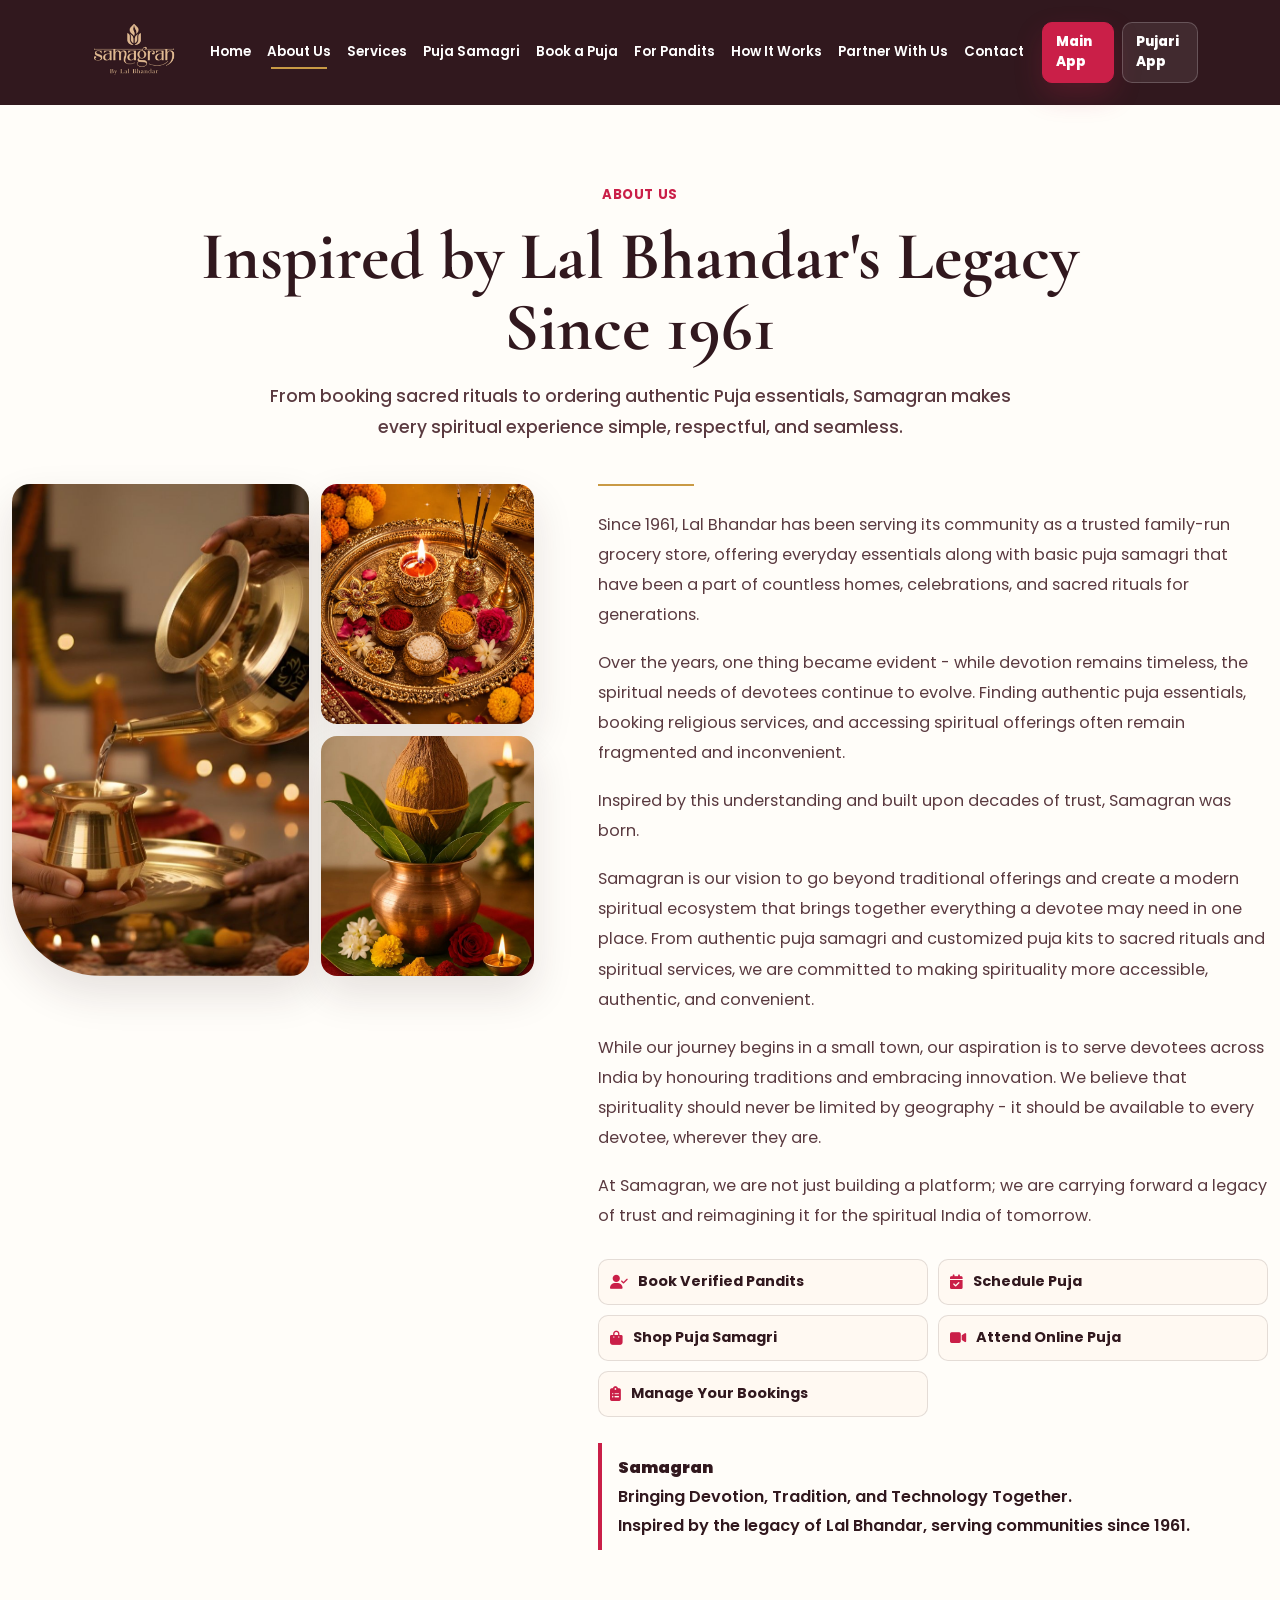
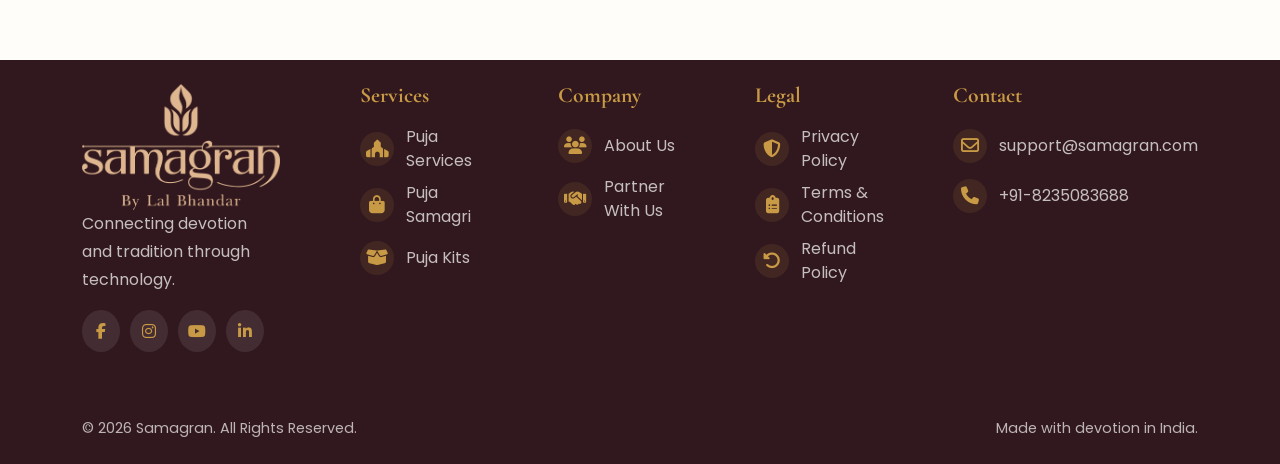
==== about-us.html @ 11247ff0 "Enhance About Us Page and Update Navigation Links - Added new styles for the scripture band and gita" ====
<!doctype html>
<html lang="en">
  <head>
    <meta charset="utf-8">
    <meta name="viewport" content="width=device-width, initial-scale=1">
    <title>About Us - Samagran</title>
    <meta name="description" content="About Samagran and the Lal Bhandar legacy since 1961.">
    <link rel="icon" href="img/samagran-logo.png">
    <link rel="preconnect" href="https://fonts.googleapis.com">
    <link rel="preconnect" href="https://fonts.gstatic.com" crossorigin>
    <link href="https://fonts.googleapis.com/css2?family=Cormorant+Garamond:wght@600;700&family=Noto+Serif+Devanagari:wght@600&family=Poppins:wght@400;500;600;700&display=swap" rel="stylesheet">
    <link href="https://cdn.jsdelivr.net/npm/bootstrap@5.3.3/dist/css/bootstrap.min.css" rel="stylesheet">
    <link href="https://cdnjs.cloudflare.com/ajax/libs/font-awesome/6.5.2/css/all.min.css" rel="stylesheet">
    <link href="css/style.css" rel="stylesheet">
  </head>
  <body class="legal-page about-page">
    <a class="skip-link" href="#main">Skip to content</a>
    <nav class="navbar navbar-expand-xl fixed-top sam-navbar legal-navbar" aria-label="Primary navigation">
      <div class="container">
        <a class="navbar-brand" href="index.html#home"><img src="img/samagran-logo.png" alt="Samagran" width="156" height="100"></a>
        <button class="navbar-toggler menu-toggle" type="button" data-bs-toggle="offcanvas" data-bs-target="#mobileNav" aria-controls="mobileNav" aria-label="Open navigation">
          <span></span><span></span><span></span>
        </button>
        <div class="collapse navbar-collapse justify-content-center">
          <ul class="navbar-nav nav-links">
            <li class="nav-item"><a class="nav-link" href="index.html#home">Home</a></li>
            <li class="nav-item"><a class="nav-link active" href="about-us.html">About Us</a></li>
            <li class="nav-item"><a class="nav-link" href="index.html#services">Services</a></li>
            <li class="nav-item"><a class="nav-link" href="index.html#samagri">Puja Samagri</a></li>
            <li class="nav-item"><a class="nav-link" href="index.html#how-devotee">Book a Puja</a></li>
            <li class="nav-item"><a class="nav-link" href="index.html#for-pandits">For Pandits</a></li>
            <li class="nav-item"><a class="nav-link" href="index.html#how-pandit">How It Works</a></li>
            <li class="nav-item"><a class="nav-link" href="index.html#contact">Partner With Us</a></li>
            <li class="nav-item"><a class="nav-link" href="index.html#contact">Contact</a></li>
          </ul>
        </div>
        <div class="nav-app-links d-none d-xl-flex"><a href="index.html#main-app-download">Main App</a><a href="index.html#pujari-app-download">Pujari App</a></div>
      </div>
    </nav>

    <div class="offcanvas offcanvas-end mobile-offcanvas" tabindex="-1" id="mobileNav" aria-labelledby="mobileNavLabel">
      <div class="offcanvas-header">
        <a class="offcanvas-title brand-mini" id="mobileNavLabel" href="index.html#home">
          <img src="img/footer%20logo.png" alt="Samagran" width="150" height="96">
        </a>
        <button type="button" class="btn-close" data-bs-dismiss="offcanvas" aria-label="Close"></button>
      </div>
      <div class="offcanvas-body">
        <ul class="navbar-nav mobile-links">
          <li><a href="index.html#home">Home</a></li>
          <li><a href="about-us.html">About Us</a></li>
          <li><a href="index.html#main-app-download">Main App</a></li>
          <li><a href="index.html#pujari-app-download">Pujari App</a></li>
          <li><a href="index.html#contact">Partner With Us</a></li>
          <li><a href="index.html#contact">Contact</a></li>
          <li><a href="privacy-policy.html">Privacy Policy</a></li>
          <li><a href="terms-and-conditions.html">Terms & Condition</a></li>
          <li><a href="refund-policy.html">Refund Policy</a></li>
        </ul>
        <div class="mobile-note">
          <strong>Samagran App</strong>
          <span>For devotees, families, Pandits and Pujaris.</span>
        </div>
        <div class="social-row" aria-label="Social media links">
          <a href="#" aria-label="Facebook"><i class="fa-brands fa-facebook-f"></i></a>
          <a href="#" aria-label="Instagram"><i class="fa-brands fa-instagram"></i></a>
          <a href="#" aria-label="YouTube"><i class="fa-brands fa-youtube"></i></a>
          <a href="#" aria-label="LinkedIn"><i class="fa-brands fa-linkedin-in"></i></a>
        </div>
      </div>
    </div>

    <main id="main" class="legal-main">
      <section class="intro-section about-full-page">
        <div class="container about-container">
          <div class="about-page-header">
            <p class="section-kicker">About Us</p>
            <h1>Inspired by Lal Bhandar's Legacy Since 1961</h1>
            <p class="about-lead">From booking sacred rituals to ordering authentic Puja essentials, Samagran makes every spiritual experience simple, respectful, and seamless.</p>
          </div>

          <div class="about-editorial-grid">
            <div class="about-visual-column">
              <div class="about-image-grid">
                <img src="img/pooja.jpg" alt="Family Puja setup with traditional offerings" loading="lazy">
                <img src="img/pooja%20thali.jpg" alt="Traditional Puja thali with diya and flowers" loading="lazy">
                <img src="img/pooja%20samagri%203.jpg" alt="Sacred Puja samagri arranged for worship" loading="lazy">
              </div>
            </div>

            <div class="about-story">
              <p>Since 1961, Lal Bhandar has been serving its community as a trusted family-run grocery store, offering everyday essentials along with basic puja samagri that have been a part of countless homes, celebrations, and sacred rituals for generations.</p>
              <p>Over the years, one thing became evident - while devotion remains timeless, the spiritual needs of devotees continue to evolve. Finding authentic puja essentials, booking religious services, and accessing spiritual offerings often remain fragmented and inconvenient.</p>
              <p>Inspired by this understanding and built upon decades of trust, Samagran was born.</p>
              <p>Samagran is our vision to go beyond traditional offerings and create a modern spiritual ecosystem that brings together everything a devotee may need in one place. From authentic puja samagri and customized puja kits to sacred rituals and spiritual services, we are committed to making spirituality more accessible, authentic, and convenient.</p>
              <p>While our journey begins in a small town, our aspiration is to serve devotees across India by honouring traditions and embracing innovation. We believe that spirituality should never be limited by geography - it should be available to every devotee, wherever they are.</p>
              <p>At Samagran, we are not just building a platform; we are carrying forward a legacy of trust and reimagining it for the spiritual India of tomorrow.</p>
              <div class="feature-list">
                <span><i class="fa-solid fa-user-check"></i> Book Verified Pandits</span>
                <span><i class="fa-solid fa-calendar-check"></i> Schedule Puja</span>
                <span><i class="fa-solid fa-bag-shopping"></i> Shop Puja Samagri</span>
                <span><i class="fa-solid fa-video"></i> Attend Online Puja</span>
                <span><i class="fa-solid fa-clipboard-list"></i> Manage Your Bookings</span>
              </div>
              <p class="legacy-line"><strong>Samagran</strong><br>Bringing Devotion, Tradition, and Technology Together.<br>Inspired by the legacy of Lal Bhandar, serving communities since 1961.</p>
            </div>
          </div>
        </div>
      </section>
    </main>

    <footer class="site-footer legal-footer">
      <div class="container">
        <div class="footer-grid">
          <div class="footer-brand"><img src="img/footer%20logo.png" alt="Samagran" width="180" height="115"><p>Connecting devotion and tradition through technology.</p><div class="social-row"><a href="#" aria-label="Facebook"><i class="fa-brands fa-facebook-f"></i></a><a href="#" aria-label="Instagram"><i class="fa-brands fa-instagram"></i></a><a href="#" aria-label="YouTube"><i class="fa-brands fa-youtube"></i></a><a href="#" aria-label="LinkedIn"><i class="fa-brands fa-linkedin-in"></i></a></div></div>
          <div class="footer-column"><h3>Services</h3><a href="index.html#services"><i class="fa-solid fa-place-of-worship"></i> Puja Services</a><a href="index.html#samagri"><i class="fa-solid fa-bag-shopping"></i> Puja Samagri</a><a href="index.html#samagri"><i class="fa-solid fa-box-open"></i> Puja Kits</a></div>
          <div class="footer-column"><h3>Company</h3><a href="about-us.html"><i class="fa-solid fa-users"></i> About Us</a><a href="index.html#contact"><i class="fa-solid fa-handshake"></i> Partner With Us</a></div>
          <div class="footer-column"><h3>Legal</h3><a href="privacy-policy.html"><i class="fa-solid fa-shield-halved"></i> Privacy Policy</a><a href="terms-and-conditions.html"><i class="fa-solid fa-clipboard-list"></i> Terms & Conditions</a><a href="refund-policy.html"><i class="fa-solid fa-rotate-left"></i> Refund Policy</a></div>
          <div class="footer-column"><h3>Contact</h3><a href="mailto:support@samagran.com"><i class="fa-regular fa-envelope"></i> support@samagran.com</a><a href="tel:+918235083688"><i class="fa-solid fa-phone"></i> +91-8235083688</a></div>
        </div>
        <div class="footer-bottom"><span>&copy; 2026 Samagran. All Rights Reserved.</span><span>Made with devotion in India.</span></div>
      </div>
    </footer>

    <script src="https://cdn.jsdelivr.net/npm/bootstrap@5.3.3/dist/js/bootstrap.bundle.min.js"></script>
  </body>
</html>
---- css/style.css ----
:root {
  --primary: #31181E;
  --primary-light: #5A3A40;
  --accent: #CA1F48;
  --accent-dark: #a8173a;
  --cream: #FFF9F2;
  --off-white: #FFFDF9;
  --beige: #F6EDE3;
  --rose: #FBE8ED;
  --text-dark: #25171A;
  --text-muted: #76676A;
  --gold: #C99A45;
  --logo-bg: #31181E;
  --border: rgba(49, 24, 30, .13);
  --shadow: 0 22px 55px rgba(49, 24, 30, .13);
  --serif: "Cormorant Garamond", Georgia, serif;
  --body: "Poppins", Arial, sans-serif;
}

* {
  box-sizing: border-box;
}

html {
  scroll-behavior: smooth;
  scroll-padding-top: 104px;
}

body {
  margin: 0;
  font-family: var(--body);
  color: var(--text-dark);
  background: var(--cream);
  overflow-x: hidden;
}

img {
  max-width: 100%;
  display: block;
}

a {
  color: inherit;
  text-decoration: none;
}

p {
  color: var(--text-muted);
  line-height: 1.75;
}

h1,
h2,
h3 {
  color: var(--primary);
  font-family: var(--serif);
  font-weight: 700;
  line-height: 1.05;
  letter-spacing: 0;
}

h1 {
  font-size: clamp(2.75rem, 5.3vw, 5.35rem);
}

h2 {
  font-size: clamp(2.4rem, 4.5vw, 4.8rem);
  margin-bottom: 18px;
}

h3 {
  font-size: 1.65rem;
}

.skip-link {
  position: fixed;
  left: 16px;
  top: -80px;
  z-index: 2000;
  padding: 10px 14px;
  background: var(--accent);
  color: #fff;
  border-radius: 8px;
  transition: top .2s ease;
}

.skip-link:focus {
  top: 16px;
}

.section-pad {
  padding: 110px 0;
  position: relative;
}

.section-pad-sm {
  padding: 66px 0;
  position: relative;
}

.section-heading {
  max-width: 780px;
  margin-bottom: 44px;
}

.section-heading.text-center {
  margin-left: auto;
  margin-right: auto;
}

.section-kicker,
.eyebrow {
  display: inline-flex;
  align-items: center;
  gap: 9px;
  color: var(--accent);
  font-weight: 700;
  letter-spacing: .04em;
  text-transform: uppercase;
  font-size: .82rem;
  margin-bottom: 14px;
}

.btn {
  border-radius: 10px;
  padding: 12px 20px;
  font-weight: 700;
  transition: transform .2s ease, box-shadow .2s ease, background .2s ease, border-color .2s ease;
}

.btn:hover {
  transform: translateY(-2px);
}

.btn-primary-custom {
  background: var(--accent);
  color: #fff;
  border: 1px solid var(--accent);
  box-shadow: 0 12px 28px rgba(202, 31, 72, .24);
}

.btn-primary-custom:hover,
.btn-primary-custom:focus {
  background: var(--accent-dark);
  border-color: var(--accent-dark);
  color: #fff;
}

.btn-outline-custom {
  color: var(--primary);
  border: 1px solid rgba(49, 24, 30, .45);
  background: rgba(255, 255, 255, .68);
}

.btn-outline-custom:hover,
.btn-outline-custom:focus {
  color: #fff;
  background: var(--primary);
  border-color: var(--primary);
}

.sam-navbar {
  padding: 14px 0;
  background: var(--logo-bg);
  transition: background .28s ease, box-shadow .28s ease, padding .28s ease;
}

.sam-navbar.scrolled {
  background: var(--logo-bg);
  backdrop-filter: blur(14px);
  box-shadow: 0 10px 30px rgba(49, 24, 30, .28);
  padding: 7px 0;
}

.navbar-brand img {
  width: 140px;
  height: auto;
}

.nav-links {
  gap: 0;
}

.nav-link {
  color: rgba(255, 255, 255, .86);
  font-weight: 600;
  font-size: .84rem;
  padding: 10px 8px !important;
  position: relative;
  white-space: nowrap;
}

.sam-navbar .nav-link,
.sam-navbar .nav-link.active,
.sam-navbar .nav-link.show,
.sam-navbar .nav-link:hover,
.sam-navbar .nav-link:focus {
  color: #fff !important;
}

.nav-link::after {
  content: "";
  position: absolute;
  left: 12px;
  right: 12px;
  bottom: 4px;
  height: 2px;
  background: var(--gold);
  transform: scaleX(0);
  transform-origin: left;
  transition: transform .2s ease;
}

.nav-link:hover::after,
.nav-link.active::after {
  transform: scaleX(1);
}

.nav-modal-link {
  border: 0;
  background: transparent;
}

.nav-app-links {
  gap: 8px;
  align-items: center;
  margin-left: 10px;
}

.nav-app-links a {
  display: inline-flex;
  align-items: center;
  justify-content: center;
  min-height: 42px;
  padding: 9px 13px;
  color: #fff;
  border: 1px solid rgba(255, 255, 255, .2);
  border-radius: 10px;
  background: rgba(255, 255, 255, .08);
  font-size: .84rem;
  font-weight: 800;
  transition: transform .2s ease, background .2s ease, color .2s ease, border-color .2s ease;
}

.nav-app-links a:first-child {
  color: #fff;
  background: var(--accent);
  border-color: var(--accent);
  box-shadow: 0 12px 28px rgba(202, 31, 72, .22);
}

.nav-app-links a:hover,
.nav-app-links a:focus {
  transform: translateY(-2px);
  color: #fff;
  background: var(--primary);
  border-color: var(--primary);
}

.menu-toggle {
  width: 44px;
  height: 44px;
  border: 1px solid rgba(255, 255, 255, .22);
  border-radius: 10px;
  padding: 9px;
}

.menu-toggle span {
  display: block;
  width: 100%;
  height: 2px;
  background: #fff;
  margin: 5px 0;
  transition: transform .2s ease;
}

.mobile-offcanvas {
  background: var(--off-white);
  max-width: min(92vw, 390px);
}

.mobile-offcanvas:not(.show):not(.showing) {
  display: none;
}

.mobile-offcanvas.show,
.mobile-offcanvas.showing {
  display: flex;
}

.mobile-offcanvas .offcanvas-body {
  overflow-y: auto;
}

.mobile-links a {
  display: block;
  padding: 13px 0;
  border-bottom: 1px solid var(--border);
  font-weight: 700;
  color: var(--primary);
}

.mobile-links button {
  display: block;
  width: 100%;
  min-height: 48px;
  padding: 13px 0;
  border: 0;
  border-bottom: 1px solid var(--border);
  background: transparent;
  color: var(--primary);
  text-align: left;
  font-weight: 700;
}

.mobile-note {
  display: grid;
  gap: 4px;
  margin: 26px 0;
  padding: 16px;
  color: var(--primary);
  background: var(--cream);
  border: 1px solid var(--border);
  border-radius: 10px;
}

.mobile-note span {
  color: var(--text-muted);
  font-size: .9rem;
}

.social-row {
  display: flex;
  gap: 10px;
}

.social-row a {
  width: 38px;
  height: 38px;
  border-radius: 50%;
  display: grid;
  place-items: center;
  color: var(--primary);
  background: var(--beige);
}

.hero {
  min-height: 100vh;
  display: flex;
  align-items: center;
  padding-top: 150px;
  background:
    radial-gradient(circle at 15% 18%, rgba(201, 154, 69, .24), transparent 28%),
    radial-gradient(circle at 86% 34%, rgba(202, 31, 72, .12), transparent 27%),
    linear-gradient(130deg, var(--cream), #fff6ec 58%, #fbede3);
  overflow: hidden;
}

.hero::before,
.download-panel::before {
  content: "";
  position: absolute;
  width: 680px;
  height: 680px;
  border: 1px solid rgba(201, 154, 69, .16);
  border-radius: 50%;
  background:
    repeating-conic-gradient(from 15deg, rgba(201, 154, 69, .08) 0 3deg, transparent 3deg 9deg);
  mask: radial-gradient(circle, transparent 30%, #000 31%, #000 71%, transparent 72%);
  pointer-events: none;
}

.hero::before {
  right: -150px;
  top: 80px;
}

.hero::before {
  animation: mandalaDrift 18s ease-in-out infinite alternate;
}

.hero h1 span {
  color: var(--accent);
}

.hero .lead {
  max-width: 630px;
  font-size: 1.08rem;
  color: #614f53;
}

.app-info-pills {
  display: flex;
  flex-wrap: wrap;
  gap: 12px;
  margin: 28px 0 18px;
}

.app-info-pills span {
  display: inline-flex;
  align-items: center;
  gap: 10px;
  padding: 12px 14px;
  color: var(--primary);
  background: rgba(255, 255, 255, .78);
  border: 1px solid rgba(49, 24, 30, .15);
  border-radius: 10px;
  font-weight: 800;
  box-shadow: 0 12px 28px rgba(49, 24, 30, .08);
}

.app-info-pills i {
  color: var(--accent);
}

.trust-line {
  font-size: .9rem;
  font-weight: 700;
  color: var(--primary-light);
}

.hero-visual {
  position: relative;
  min-height: 690px;
  max-width: 640px;
  margin-left: auto;
}

.ritual-arch {
  position: absolute;
  inset: 72px 88px 20px 28px;
  border-radius: 190px 190px 18px 18px;
  overflow: hidden;
  border: 9px solid rgba(255, 253, 249, .8);
  box-shadow: var(--shadow);
}

.hero-photo {
  width: 100%;
  height: 100%;
  object-fit: cover;
}

.phone {
  position: absolute;
  width: min(36vw, 244px);
  max-height: 78vh;
  object-fit: contain;
  filter: drop-shadow(0 28px 28px rgba(49, 24, 30, .32));
  border-radius: 30px;
}

.phone-main {
  right: 12px;
  top: 10px;
}

.phone-alt {
  left: 0;
  bottom: 0;
  width: min(30vw, 206px);
}

.diya-glow {
  position: absolute;
  right: 110px;
  bottom: 54px;
  width: 160px;
  height: 160px;
  background: radial-gradient(circle, rgba(255, 199, 79, .55), rgba(255, 199, 79, 0) 68%);
  border-radius: 50%;
}

.video-chip {
  position: absolute;
  left: 55px;
  top: 88px;
  padding: 11px 14px;
  background: var(--off-white);
  color: var(--primary);
  border: 1px solid var(--border);
  border-radius: 10px;
  font-weight: 800;
  box-shadow: var(--shadow);
}

.petals span {
  position: absolute;
  width: 10px;
  height: 16px;
  background: #d74b62;
  opacity: .25;
  border-radius: 10px 10px 10px 0;
}

.petals span:nth-child(1) {
  left: 8%;
  top: 24%;
}

.petals span:nth-child(2) {
  left: 44%;
  top: 19%;
}

.petals span:nth-child(3) {
  right: 12%;
  top: 72%;
}

.petals span:nth-child(4) {
  left: 20%;
  bottom: 14%;
}

.stats-band {
  padding: 30px 0;
  background: var(--primary);
  color: #fff;
}

.scripture-band {
  padding: 48px 0;
  background: var(--primary);
  color: #fff;
}

.stats-grid {
  display: grid;
  grid-template-columns: repeat(4, 1fr);
  gap: 0;
}

.stat-item {
  display: grid;
  justify-items: center;
  gap: 4px;
  padding: 14px;
  border-right: 1px solid rgba(255, 255, 255, .16);
}

.stat-item:last-child {
  border-right: 0;
}

.stat-item i {
  color: var(--gold);
  font-size: 1.35rem;
}

.stat-item strong {
  font-family: var(--serif);
  font-size: 2.9rem;
  color: #fff;
  line-height: 1;
}

.stat-item span {
  color: rgba(255, 255, 255, .77);
  font-weight: 600;
}

.quote-section {
  background: linear-gradient(180deg, var(--off-white), var(--cream));
}

.gita-quote {
  max-width: 980px;
  margin: 0 auto;
  padding: 42px;
  text-align: center;
  border-top: 1px solid rgba(201, 154, 69, .45);
  border-bottom: 1px solid rgba(201, 154, 69, .45);
}

.gita-quote blockquote {
  margin: 0 0 18px;
  color: var(--primary);
  font-family: "Noto Serif Devanagari", serif;
  font-size: clamp(1.65rem, 4vw, 3.15rem);
  line-height: 1.55;
}

.gita-quote p {
  margin: 0 0 6px;
  color: var(--primary-light);
  font-size: 1.08rem;
}

.gita-quote span {
  color: var(--gold);
  font-weight: 800;
}

.gita-quote-light {
  padding: 0;
  border: 0;
}

.gita-quote-light blockquote,
.gita-quote-light p {
  color: #fff;
}

.gita-quote-light span {
  color: var(--gold);
}

.intro-section,
.samagri-section,
.faq-section {
  background: var(--off-white);
}

.intro-section {
  padding-top: 82px;
  padding-bottom: 84px;
}

.about-container {
  max-width: 1280px;
}

.about-image-grid {
  display: grid;
  grid-template-columns: 1fr .72fr;
  grid-template-rows: 215px 215px;
  gap: 12px;
  align-items: stretch;
}

.about-image-grid img {
  width: 100%;
  height: 100%;
  object-fit: cover;
  border-radius: 16px;
  box-shadow: 0 18px 42px rgba(49, 24, 30, .12);
}

.about-image-grid img:first-child {
  grid-row: 1 / span 2;
  border-radius: 18px 18px 18px 88px;
}

.about-copy {
  max-width: none;
}

.about-copy .section-kicker {
  margin-bottom: 10px;
}

.about-copy h2 {
  max-width: 680px;
  margin-bottom: 14px;
  font-size: clamp(2.45rem, 4vw, 4.65rem);
}

.about-copy p {
  margin-bottom: 10px;
}

.about-lead {
  max-width: 760px;
  color: var(--primary-light);
  font-size: 1.04rem;
  font-weight: 500;
}

.about-text-grid {
  display: grid;
  grid-template-columns: repeat(2, minmax(0, 1fr));
  gap: 22px;
  margin: 22px 0 18px;
}

.about-text-grid article {
  padding-top: 16px;
  border-top: 2px solid rgba(201, 154, 69, .42);
}

.about-text-grid span {
  display: inline-flex;
  align-items: center;
  gap: 8px;
  margin-bottom: 8px;
  color: var(--accent);
  font-size: .78rem;
  font-weight: 800;
  text-transform: uppercase;
}

.about-text-grid h3 {
  margin-bottom: 8px;
  font-size: 1.45rem;
}

.about-text-grid p {
  margin-bottom: 9px;
  font-size: .96rem;
  line-height: 1.68;
}

.about-text-grid p:last-child {
  margin-bottom: 0;
}

.legacy-line {
  margin-top: 16px;
  padding: 10px 0 10px 16px;
  color: var(--primary);
  font-weight: 600;
  border-left: 4px solid var(--accent);
}

.feature-image {
  width: 100%;
  min-height: 420px;
  object-fit: cover;
  border-radius: 16px;
  box-shadow: var(--shadow);
}

.feature-list {
  display: grid;
  grid-template-columns: repeat(3, minmax(0, 1fr));
  gap: 10px;
  margin: 18px 0;
}

.feature-list span {
  display: flex;
  align-items: center;
  gap: 10px;
  min-height: 46px;
  padding: 9px 11px;
  background: var(--cream);
  border: 1px solid var(--border);
  border-radius: 10px;
  font-weight: 700;
  font-size: .9rem;
  color: var(--primary);
}

.feature-list i {
  color: var(--accent);
}

.about-actions {
  margin-top: 18px;
}

.vision-section {
  background:
    radial-gradient(circle at 12% 10%, rgba(201, 154, 69, .18), transparent 28%),
    linear-gradient(180deg, var(--cream), var(--off-white));
}

.vision-mission {
  display: grid;
  grid-template-columns: repeat(2, minmax(0, 1fr));
  gap: 22px;
  max-width: 980px;
  margin: 0 auto;
}

.vision-mission article {
  padding: clamp(24px, 4vw, 38px);
  background: #fff;
  border: 1px solid var(--border);
  border-radius: 16px;
  box-shadow: 0 18px 42px rgba(49, 24, 30, .08);
}

.vision-icon {
  width: 54px;
  height: 54px;
  display: grid;
  place-items: center;
  margin-bottom: 18px;
  color: #fff;
  background: var(--accent);
  border-radius: 14px;
  box-shadow: 0 14px 28px rgba(202, 31, 72, .2);
}

.vision-icon i {
  font-size: 1.45rem;
}

.vision-mission h3 {
  font-size: 1.65rem;
  margin-bottom: 10px;
}

.vision-mission p {
  margin: 0;
}

.apps-section {
  background:
    linear-gradient(180deg, var(--cream), var(--beige));
}

.app-showcase {
  display: grid;
  grid-template-columns: 1.1fr .75fr;
  align-items: center;
  gap: 42px;
  padding: 44px;
  margin-top: 28px;
  border: 1px solid var(--border);
  background: rgba(255, 253, 249, .82);
  box-shadow: var(--shadow);
  border-radius: 18px;
}

.pandit-app {
  grid-template-columns: .75fr 1.1fr;
  background: #fff5f0;
}

.role-label {
  display: inline-block;
  padding: 8px 12px;
  background: var(--rose);
  color: var(--accent);
  border-radius: 8px;
  font-size: .8rem;
  font-weight: 800;
  text-transform: uppercase;
  margin-bottom: 16px;
}

.check-grid {
  list-style: none;
  padding: 0;
  margin: 24px 0;
  display: grid;
  grid-template-columns: repeat(2, minmax(0, 1fr));
  gap: 10px 18px;
}

.app-feature-columns {
  display: grid;
  grid-template-columns: repeat(2, minmax(0, 1fr));
  gap: 8px 28px;
  margin-top: 22px;
}

.app-feature-columns .check-grid {
  grid-template-columns: 1fr;
  margin: 0;
}

.check-grid li {
  color: var(--primary-light);
  font-weight: 600;
}

.check-grid li::before {
  content: "\f00c";
  font-family: "Font Awesome 6 Free";
  font-weight: 900;
  color: var(--accent);
  margin-right: 8px;
}

.button-row {
  display: flex;
  flex-wrap: wrap;
  gap: 12px;
}

.app-phone-wrap {
  justify-self: center;
  position: relative;
}

.app-phone-wrap img {
  max-height: 560px;
  width: auto;
  filter: drop-shadow(0 28px 32px rgba(49, 24, 30, .28));
}

.services-section {
  background: var(--cream);
}

.service-card {
  height: auto;
  background: var(--off-white);
  border: 1px solid var(--border);
  border-radius: 12px;
  overflow: hidden;
  box-shadow: 0 14px 35px rgba(49, 24, 30, .08);
}

.service-card img {
  width: 100%;
  height: 235px;
  object-fit: cover;
  transition: transform .45s ease;
}

.service-card:hover img {
  transform: scale(1.05);
}

.service-card div {
  padding: 22px;
}

.service-card p {
  min-height: 76px;
}

.service-card small {
  display: block;
  color: var(--primary-light);
  font-weight: 700;
  margin-bottom: 16px;
}

.info-tag {
  display: inline-flex;
  align-items: center;
  min-height: 34px;
  padding: 7px 10px;
  color: var(--accent);
  background: var(--rose);
  border: 1px solid rgba(202, 31, 72, .13);
  border-radius: 8px;
  font-size: .82rem;
  font-weight: 800;
}

.swiper {
  max-width: 100%;
  overflow: hidden;
}

.service-swiper,
.samagri-swiper,
.screenshot-swiper {
  padding-bottom: 18px;
}

.service-swiper .swiper-pagination,
.samagri-swiper .swiper-pagination,
.screenshot-swiper .swiper-pagination {
  position: static;
  margin-top: 28px;
  line-height: 1;
}

.swiper-pagination-bullet-active {
  background: var(--accent);
}

.samagri-swiper {
  padding: 4px 0 44px;
  overflow: hidden;
}

.samagri-pin {
  height: auto;
  background: #fff;
  border: 1px solid var(--border);
  border-radius: 14px;
  overflow: hidden;
  box-shadow: 0 16px 34px rgba(49, 24, 30, .09);
}

.samagri-pin img {
  width: 100%;
  height: 280px;
  object-fit: cover;
  transition: transform .45s ease;
}

.samagri-pin.tall img {
  height: 380px;
}

.samagri-pin:hover img {
  transform: scale(1.045);
}

.samagri-pin div {
  padding: 20px;
}

.samagri-pin h3 {
  font-size: 1.48rem;
  margin-bottom: 8px;
}

.samagri-pin p {
  margin: 0;
  font-size: .94rem;
}

.timeline-section {
  background: linear-gradient(180deg, var(--cream), var(--off-white));
}

.steps-line {
  position: relative;
  display: grid;
  grid-template-columns: repeat(4, 1fr);
  gap: 18px;
}

.steps-line::before {
  content: "";
  position: absolute;
  left: 8%;
  right: 8%;
  top: 45px;
  height: 2px;
  background: linear-gradient(90deg, transparent, var(--gold), transparent);
}

.step {
  position: relative;
  padding: 22px;
  background: var(--off-white);
  border: 1px solid var(--border);
  border-radius: 12px;
  box-shadow: 0 12px 30px rgba(49, 24, 30, .06);
}

.step b {
  display: grid;
  place-items: center;
  width: 48px;
  height: 48px;
  background: var(--primary);
  color: #fff;
  border-radius: 50%;
  font-family: var(--serif);
  font-size: 1.2rem;
  margin-bottom: 22px;
}

.step h3 {
  font-size: 1.35rem;
}

.pandit-steps {
  background: var(--primary);
}

.pandit-steps h2,
.pandit-steps h3 {
  color: #fff;
}

.pandit-steps p {
  color: rgba(255, 255, 255, .74);
}

.pandit-flow {
  display: grid;
  grid-template-columns: repeat(2, 1fr);
  gap: 16px;
  counter-reset: flow;
}

.pandit-flow span {
  counter-increment: flow;
  min-height: 92px;
  display: flex;
  align-items: center;
  gap: 14px;
  padding: 18px;
  color: #fff;
  border: 1px solid rgba(255, 255, 255, .18);
  background: rgba(255, 255, 255, .07);
  border-radius: 12px;
  font-weight: 700;
}

.pandit-flow span::before {
  content: counter(flow, decimal-leading-zero);
  color: var(--gold);
  font-family: var(--serif);
  font-size: 2rem;
}

.online-section {
  background: var(--cream);
}

.online-panel {
  display: grid;
  grid-template-columns: 1fr .78fr;
  align-items: center;
  gap: 42px;
  padding: 44px;
  background: var(--off-white);
  border: 1px solid var(--border);
  border-radius: 18px;
  box-shadow: var(--shadow);
}

.feature-list.compact {
  grid-template-columns: 1fr;
}

.video-mock {
  position: relative;
  max-width: 390px;
  margin: 0 auto;
  border: 14px solid var(--primary);
  border-radius: 32px;
  overflow: hidden;
  background: var(--primary);
  box-shadow: 0 28px 40px rgba(49, 24, 30, .28);
}

.video-mock img {
  width: 100%;
  height: 560px;
  object-fit: cover;
}

.call-bar {
  position: absolute;
  left: 50%;
  bottom: 20px;
  transform: translateX(-50%);
  display: flex;
  gap: 10px;
  padding: 10px;
  border-radius: 14px;
  background: rgba(255, 255, 255, .9);
}

.call-bar span {
  width: 34px;
  height: 34px;
  border-radius: 50%;
  background: var(--primary);
}

.call-bar span:nth-child(2) {
  background: var(--accent);
}

.call-bar span:nth-child(3) {
  background: var(--gold);
}

.why-section {
  background: var(--off-white);
}

.benefit-layout {
  display: grid;
  grid-template-columns: 1.1fr .9fr 1fr;
  gap: 18px;
}

.benefit-layout article {
  min-height: 205px;
  padding: 24px;
  border: 1px solid var(--border);
  background: var(--cream);
  border-radius: 12px;
}

.benefit-layout article:nth-child(2),
.benefit-layout article:nth-child(5) {
  transform: translateY(28px);
  background: #fff;
}

.benefit-layout i {
  color: var(--accent);
  font-size: 1.7rem;
  margin-bottom: 18px;
}

.benefit-layout h3 {
  font-size: 1.38rem;
}

.screenshots-section {
  background: var(--beige);
}

.tab-controls {
  display: flex;
  justify-content: center;
  gap: 10px;
  margin: -16px 0 34px;
}

.tab-controls button {
  border: 1px solid var(--border);
  background: var(--off-white);
  color: var(--primary);
  border-radius: 10px;
  padding: 11px 18px;
  font-weight: 800;
}

.tab-controls button.active {
  background: var(--primary);
  color: #fff;
}

.screenshot-swiper {
  padding: 18px 0 42px;
}

.screenshot-card {
  display: grid;
  place-items: center;
  height: 560px;
}

.screenshot-card img {
  height: 520px;
  width: auto;
  object-fit: contain;
  filter: drop-shadow(0 20px 25px rgba(49, 24, 30, .25));
  border-radius: 28px;
}

.screenshot-swiper .swiper-slide-active img {
  transform: scale(1.06);
  transition: transform .25s ease;
}

.pandit-feature {
  background: var(--cream);
}

.download-section {
  background: var(--cream);
}

.download-panel {
  position: relative;
  overflow: hidden;
  padding: 60px 42px;
  background: var(--primary);
  border-radius: 20px;
  box-shadow: var(--shadow);
}

.download-panel::before {
  left: 50%;
  top: 10%;
  transform: translateX(-50%);
  opacity: .8;
}

.download-panel h2,
.download-panel h3 {
  color: #fff;
}

.download-panel p {
  color: rgba(255, 255, 255, .76);
}

.download-panel .section-kicker {
  color: var(--gold);
}

.download-grid {
  position: relative;
  z-index: 1;
  display: grid;
  grid-template-columns: 1fr 1.15fr 1fr;
  gap: 24px;
  align-items: center;
}

.download-grid article {
  text-align: center;
  padding: 26px 18px;
  border: 1px solid rgba(255, 255, 255, .18);
  border-radius: 14px;
  background: rgba(255, 255, 255, .06);
}

.app-download-card {
  padding: 34px 22px;
  scroll-margin-top: 120px;
}

.app-download-grid {
  grid-template-columns: minmax(230px, 1fr) minmax(300px, 1.1fr) minmax(230px, 1fr);
  max-width: 1180px;
  margin: 0 auto;
}

.download-note {
  max-width: 410px;
  margin: 20px auto 0;
  color: rgba(255, 255, 255, .68);
  font-size: .9rem;
  line-height: 1.7;
}

.only-download-buttons .store-small {
  min-width: 148px;
  justify-content: center;
}

.store-small {
  display: inline-flex;
  align-items: center;
  gap: 8px;
  padding: 10px 12px;
  border-radius: 9px;
  background: #fff;
  color: var(--primary);
  font-weight: 800;
  font-size: .86rem;
}

.download-phones {
  display: flex;
  justify-content: center;
  align-items: center;
  min-height: 470px;
  filter: drop-shadow(0 24px 28px rgba(0, 0, 0, .38));
}

.download-phones img {
  max-height: 520px;
  width: auto;
  margin: 0 -34px;
}

.download-phones img:first-child {
  transform: rotate(-5deg);
}

.download-phones img:last-child {
  transform: rotate(5deg);
}

.qr {
  width: 96px;
  height: 96px;
  margin: 22px auto 0;
  border: 8px solid #fff;
  background:
    linear-gradient(90deg, #fff 10px, transparent 10px) 0 0 / 20px 20px,
    linear-gradient(#fff 10px, transparent 10px) 0 0 / 20px 20px,
    var(--gold);
  border-radius: 8px;
}

.accordion {
  max-width: 940px;
  margin: 0 auto;
}

.accordion-item {
  border: 1px solid var(--border);
  background: #fff;
  margin-bottom: 10px;
  border-radius: 10px !important;
  overflow: hidden;
}

.accordion-button {
  font-weight: 800;
  color: var(--primary);
  background: #fff;
  box-shadow: none !important;
}

.accordion-button:not(.collapsed) {
  background: var(--rose);
  color: var(--primary);
}

.site-footer {
  background: #31181E;
  color: #fff;
  padding: 70px 0 24px;
}

.footer-grid {
  display: grid;
  grid-template-columns: 1.35fr repeat(4, 1fr);
  gap: 30px;
}

.site-footer h3 {
  color: var(--gold);
  font-size: 1.35rem;
  margin-bottom: 18px;
}

.site-footer p,
.site-footer a {
  color: rgba(255, 255, 255, .72);
}

.site-footer a {
  display: flex;
  align-items: center;
  gap: 12px;
  min-height: 42px;
  margin-bottom: 8px;
  transition: color .2s ease, transform .2s ease;
}

.site-footer a:hover {
  color: #fff;
}

.site-footer a:hover,
.footer-modal-link:hover {
  transform: translateX(3px);
}

.site-footer a i,
.footer-modal-link i {
  width: 34px;
  height: 34px;
  display: grid;
  place-items: center;
  flex: 0 0 34px;
  color: var(--gold);
  background: rgba(201, 154, 69, .11);
  border-radius: 50%;
  font-size: 1.12rem;
}

.site-footer .social-row a {
  display: grid;
  margin: 0;
  color: #fff;
  background: rgba(255, 255, 255, .09);
}

.site-footer .social-row a i {
  width: auto;
  height: auto;
  display: block;
  color: var(--gold);
  background: transparent;
  border-radius: 0;
  font-size: 1rem;
}

.footer-brand {
  padding-right: 28px;
}

.footer-brand img {
  width: min(230px, 100%);
  height: auto;
}

.footer-column {
  padding-left: 22px;
}

.footer-modal-link {
  display: flex;
  align-items: center;
  gap: 12px;
  min-height: 42px;
  margin: 0 0 10px;
  padding: 0;
  border: 0;
  background: transparent;
  color: rgba(255, 255, 255, .72);
  font: inherit;
  text-align: left;
  transition: color .2s ease, transform .2s ease;
}

.footer-modal-link:hover,
.footer-modal-link:focus {
  color: #fff;
}

.footer-bottom {
  display: flex;
  justify-content: space-between;
  gap: 16px;
  margin-top: 44px;
  padding-top: 22px;
  color: rgba(255, 255, 255, .68);
  font-size: .9rem;
}

.scroll-top {
  position: fixed;
  right: 18px;
  bottom: 18px;
  z-index: 1000;
  width: 44px;
  height: 44px;
  border: 0;
  border-radius: 10px;
  background: var(--accent);
  color: #fff;
  box-shadow: 0 12px 26px rgba(202, 31, 72, .28);
  opacity: 0;
  pointer-events: none;
  transform: translateY(12px);
  transition: opacity .2s ease, transform .2s ease;
}

.partner-modal .modal-content {
  border: 0;
  border-radius: 14px;
  overflow: hidden;
}

.partner-modal .modal-header {
  background: var(--logo-bg);
  color: #fff;
}

.partner-modal .modal-title {
  color: #fff;
  font-size: 1.8rem;
}

.partner-modal .btn-close {
  filter: invert(1);
}

.partner-form .modal-body {
  display: grid;
  gap: 14px;
}

.form-field label {
  display: block;
  margin-bottom: 6px;
  color: var(--primary);
  font-weight: 800;
}

.form-field input,
.form-field textarea {
  width: 100%;
  padding: 11px 12px;
  border: 1px solid var(--border);
  border-radius: 8px;
  color: var(--text-dark);
  background: #fff;
}

.form-field input:focus,
.form-field textarea:focus {
  border-color: var(--accent);
  outline: 3px solid rgba(202, 31, 72, .16);
}

.partner-status {
  min-height: 24px;
  color: var(--primary-light);
  font-weight: 700;
}

.partner-status.success {
  color: #166534;
}

.partner-status.error {
  color: var(--accent-dark);
}

.legal-page {
  background: var(--cream);
  padding-top: 104px;
}

.legal-navbar {
  z-index: 1000;
}

.legal-main {
  padding: 72px 0;
}

.legal-card {
  max-width: 980px;
  margin: 0 auto;
  padding: clamp(24px, 5vw, 56px);
  background: var(--off-white);
  border: 1px solid var(--border);
  border-radius: 14px;
  box-shadow: var(--shadow);
}

.legal-card h1 {
  font-size: clamp(2.4rem, 6vw, 4.8rem);
  margin-bottom: 26px;
}

.legal-card h2 {
  font-size: clamp(1.7rem, 3.4vw, 2.45rem);
  margin-top: 34px;
}

.legal-card h3 {
  font-size: 1.3rem;
  margin-top: 24px;
}

.legal-card li {
  margin-bottom: 8px;
  color: var(--text-muted);
  line-height: 1.7;
}

.legal-card a {
  color: var(--accent);
  font-weight: 800;
}

.legal-footer {
  padding-top: 24px;
}

.about-page .legal-main {
  padding: 0;
}

.about-full-page {
  padding: 78px 0 92px;
}

.about-page-header {
  max-width: 920px;
  margin: 0 auto 42px;
  text-align: center;
}

.about-page-header .section-kicker {
  justify-content: center;
}

.about-page-header h1 {
  margin-bottom: 18px;
  font-size: clamp(2.65rem, 5.3vw, 5.6rem);
}

.about-page-header .about-lead {
  max-width: 760px;
  margin: 0 auto;
  font-size: 1.08rem;
}

.about-editorial-grid {
  display: grid;
  grid-template-columns: minmax(320px, .78fr) minmax(0, 1fr);
  gap: clamp(34px, 5vw, 72px);
  align-items: start;
}

.about-page .about-visual-column {
  position: sticky;
  top: 136px;
}

.about-page .about-image-grid {
  grid-template-rows: 240px 240px;
}

.about-story {
  max-width: 760px;
}

.about-story::before {
  content: "";
  display: block;
  width: 96px;
  height: 2px;
  margin-bottom: 24px;
  background: var(--gold);
}

.about-story p {
  margin-bottom: 18px;
  color: var(--primary-light);
  font-size: 1.01rem;
  line-height: 1.86;
}

.about-story .feature-list {
  grid-template-columns: repeat(2, minmax(0, 1fr));
  margin-top: 28px;
}

.about-story .legacy-line {
  margin-top: 26px;
  color: var(--primary);
  line-height: 1.8;
}

.scroll-top.show {
  opacity: 1;
  pointer-events: auto;
  transform: translateY(0);
}

:focus-visible {
  outline: 3px solid rgba(202, 31, 72, .45);
  outline-offset: 3px;
}

@media (max-width: 1199px) {
  .hero {
    min-height: auto;
  }

  .hero-visual {
    min-height: 620px;
    margin: 0 auto;
  }

  .phone {
    width: 230px;
  }

  .phone-alt {
    width: 190px;
  }

  .footer-grid {
    grid-template-columns: repeat(3, 1fr);
  }
}

@media (max-width: 991px) {
  .section-pad {
    padding: 82px 0;
  }

  .hero {
    padding-top: 150px;
  }

  .hero-copy {
    text-align: center;
  }

  .button-row,
  .app-info-pills {
    justify-content: center;
  }

  .stats-grid {
    grid-template-columns: repeat(2, 1fr);
  }

  .app-showcase,
  .pandit-app,
  .online-panel,
  .download-grid,
  .app-download-grid {
    grid-template-columns: 1fr;
  }

  .pandit-app .app-phone-wrap {
    order: 2;
  }

  .steps-line {
    grid-template-columns: 1fr;
  }

  .steps-line::before {
    left: 24px;
    right: auto;
    top: 20px;
    bottom: 20px;
    width: 2px;
    height: auto;
    background: linear-gradient(180deg, transparent, var(--gold), transparent);
  }

  .step {
    padding-left: 78px;
  }

  .step b {
    position: absolute;
    left: 20px;
    top: 20px;
  }

  .benefit-layout {
    grid-template-columns: repeat(2, 1fr);
  }

  .benefit-layout article:nth-child(2),
  .benefit-layout article:nth-child(5) {
    transform: none;
  }

  .download-phones {
    min-height: 390px;
  }

  .footer-grid {
    grid-template-columns: repeat(2, 1fr);
  }

  .navbar-brand img {
    width: 142px;
  }

  .about-copy {
    max-width: none;
    margin-left: 0;
  }

  .about-editorial-grid {
    grid-template-columns: 1fr;
    gap: 30px;
  }

  .about-page .about-visual-column {
    position: static;
  }

  .about-story {
    max-width: none;
  }

  .about-text-grid,
  .feature-list {
    grid-template-columns: repeat(2, minmax(0, 1fr));
  }
}

@media (max-width: 767px) {
  h1 {
    font-size: clamp(2rem, 8.7vw, 2.85rem);
    line-height: 1.12;
  }

  h2 {
    font-size: clamp(2.15rem, 11vw, 3.4rem);
  }

  .container {
    --bs-gutter-x: 1.35rem;
  }

  .container>.row {
    margin-left: 0;
    margin-right: 0;
  }

  .container>.row>* {
    padding-left: 0;
    padding-right: 0;
  }

  .section-pad {
    padding: 68px 0;
  }

  .intro-section {
    padding-top: 54px;
    padding-bottom: 58px;
  }

  .section-pad-sm {
    padding: 48px 0;
  }

  .sam-navbar {
    padding: 8px 0;
  }

  .navbar-brand img {
    width: 116px;
  }

  .menu-toggle {
    width: 42px;
    height: 42px;
    flex: 0 0 42px;
  }

  html {
    scroll-padding-top: 104px;
  }

  .hero {
    align-items: flex-start;
    padding-top: 122px;
    overflow: hidden;
  }

  .hero .lead {
    font-size: .98rem;
    line-height: 1.65;
  }

  .app-info-pills span {
    width: 100%;
    justify-content: center;
    padding: 11px 12px;
  }

  .trust-line {
    display: block;
    max-width: 300px;
    margin: 0 auto;
    line-height: 1.7;
  }

  .gita-quote {
    padding: 28px 12px;
  }

  .vision-mission,
  .app-feature-columns {
    grid-template-columns: 1fr;
  }

  .about-copy h2 {
    font-size: clamp(2.05rem, 10vw, 3rem);
  }

  .about-lead {
    font-size: .98rem;
  }

  .about-page-header {
    margin-bottom: 28px;
    text-align: left;
  }

  .about-page-header .section-kicker {
    justify-content: flex-start;
  }

  .about-page-header h1 {
    font-size: clamp(2.05rem, 10vw, 3rem);
  }

  .about-story::before {
    margin-bottom: 18px;
  }

  .about-story p {
    margin-bottom: 15px;
    font-size: .96rem;
    line-height: 1.78;
  }

  .about-story .feature-list {
    grid-template-columns: 1fr;
    margin-top: 20px;
  }

  .about-text-grid {
    grid-template-columns: 1fr;
    gap: 16px;
    margin: 18px 0 14px;
  }

  .about-text-grid article {
    padding-top: 13px;
  }

  .about-image-grid {
    grid-template-rows: 180px 180px;
    gap: 10px;
  }

  .about-image-grid img,
  .about-image-grid img:first-child {
    border-radius: 14px;
  }

  .hero-visual {
    min-height: 480px;
    width: 100%;
    max-width: 340px;
    margin: 0 auto;
  }

  .ritual-arch {
    inset: 78px 26px 48px 26px;
  }

  .phone-main {
    right: 0;
    width: min(48vw, 158px);
  }

  .phone-alt {
    left: 0;
    width: min(42vw, 136px);
  }

  .video-chip {
    left: 10px;
    top: 74px;
    font-size: .76rem;
  }

  .trust-line span::before {
    margin: 0 6px 2px;
  }

  .stat-item {
    border-right: 0;
    border-bottom: 1px solid rgba(255, 255, 255, .14);
  }

  .feature-list,
  .check-grid,
  .pandit-flow,
  .benefit-layout,
  .stats-grid,
  .footer-grid {
    grid-template-columns: 1fr;
  }

  .feature-list {
    gap: 8px;
    margin: 14px 0;
  }

  .feature-list span {
    min-height: 42px;
  }

  .app-showcase,
  .online-panel,
  .download-panel {
    padding: 28px 18px;
    border-radius: 14px;
  }

  .app-phone-wrap img {
    max-height: 430px;
  }

  .service-card img {
    height: 210px;
  }

  .samagri-pin img,
  .samagri-pin.tall img {
    height: 330px;
  }

  .video-mock img {
    height: 440px;
  }

  .screenshot-card {
    height: 470px;
  }

  .screenshot-card img {
    height: 430px;
  }

  .download-phones {
    min-height: 330px;
  }

  .download-phones img {
    max-height: 360px;
    margin: 0 -44px;
  }

  .footer-bottom {
    flex-direction: column;
  }

  .footer-brand,
  .footer-column {
    padding-left: 0;
    padding-right: 0;
    border-left: 0;
    border-right: 0;
  }

  .legal-page {
    padding-top: 86px;
  }

  .legal-main {
    padding: 44px 0;
  }
}

@media (max-width: 380px) {
  h1 {
    font-size: clamp(1.92rem, 8.4vw, 2.2rem);
  }

  .phone-main {
    width: 138px;
  }

  .phone-alt {
    width: 118px;
  }

  .hero-visual {
    min-height: 430px;
  }

  .feature-image {
    min-height: 330px;
  }

  .tab-controls {
    flex-direction: column;
  }

  .download-phones img {
    max-height: 320px;
    margin: 0 -52px;
  }

  .about-image-grid {
    grid-template-rows: 150px 150px;
  }
}

@media (prefers-reduced-motion: reduce) {
  html {
    scroll-behavior: auto;
  }

  *,
  *::before,
  *::after {
    animation-duration: .001ms !important;
    animation-iteration-count: 1 !important;
    transition-duration: .001ms !important;
    scroll-behavior: auto !important;
  }
}

@keyframes mandalaDrift {
  from {
    transform: rotate(0deg);
  }

  to {
    transform: rotate(12deg);
  }
}

@keyframes mandalaDrift {
  from {
    transform: rotate(0deg);
  }

  to {
    transform: rotate(12deg);
  }
}
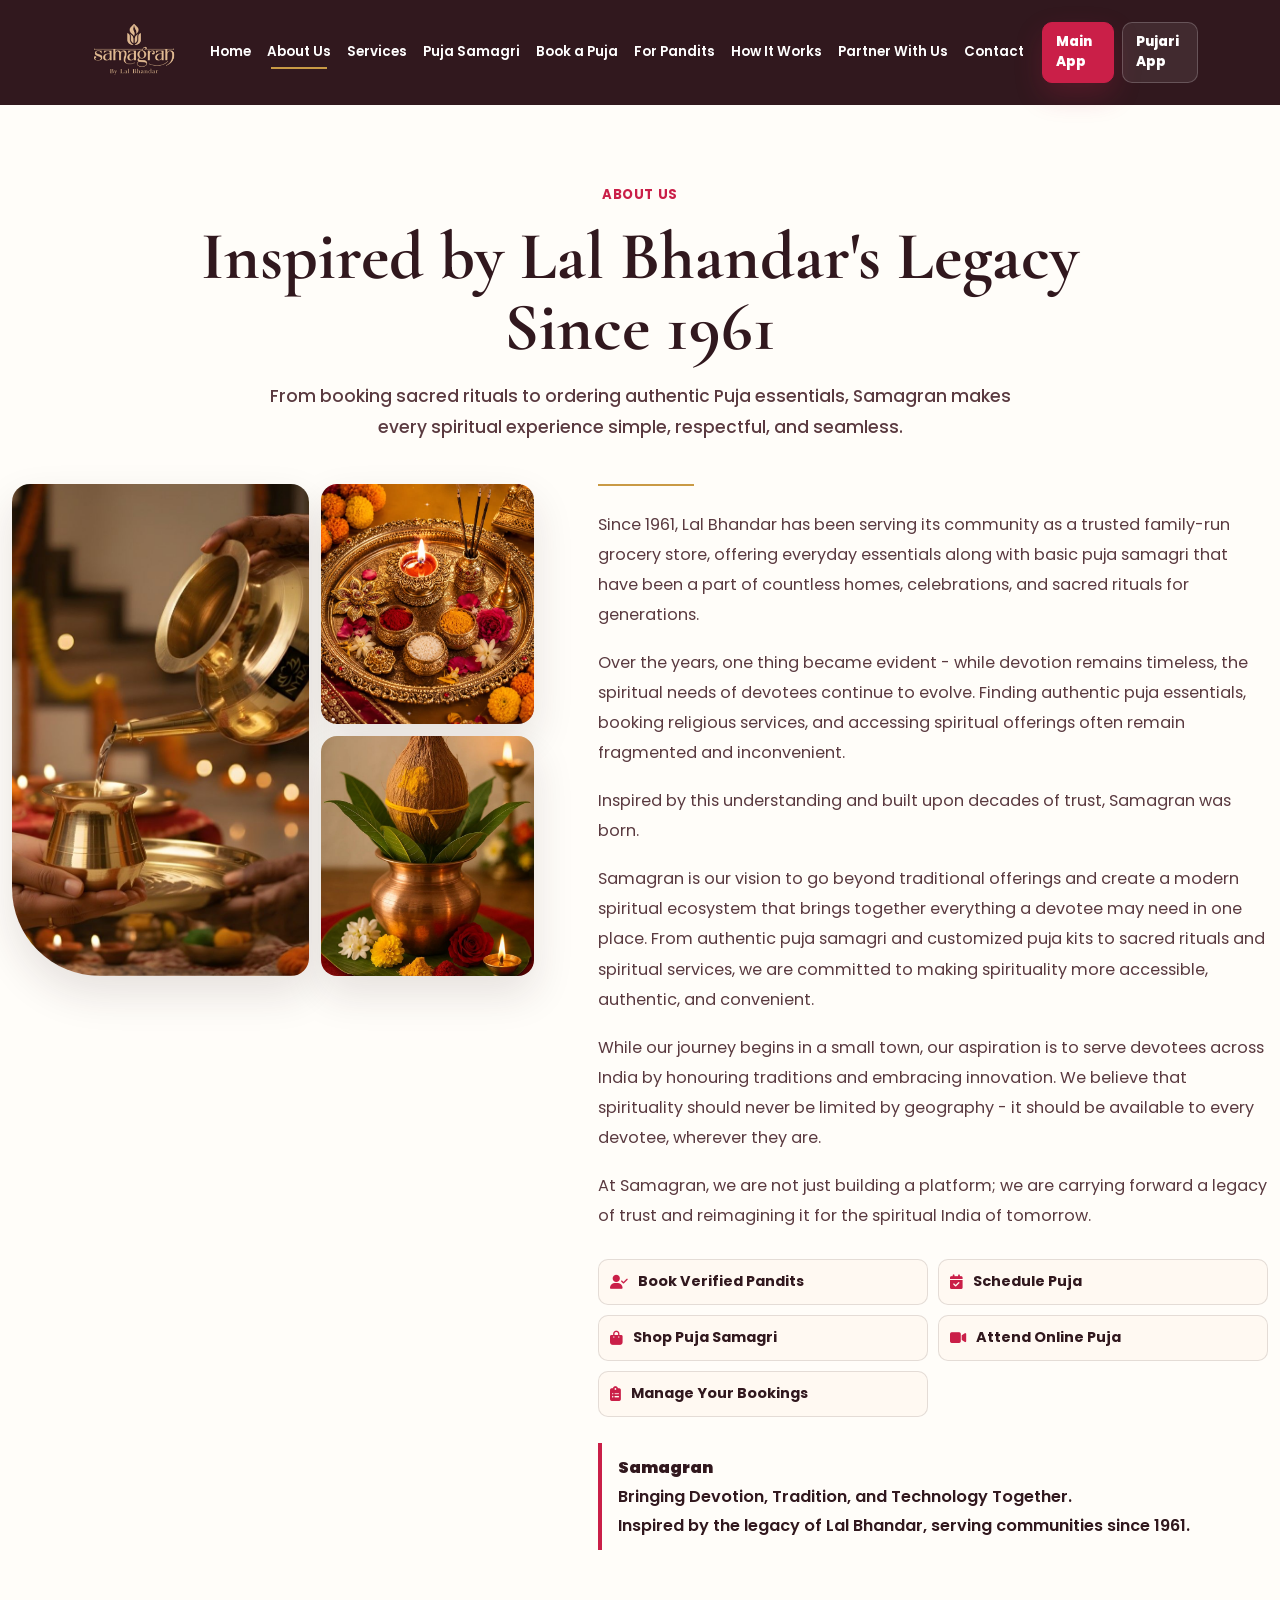
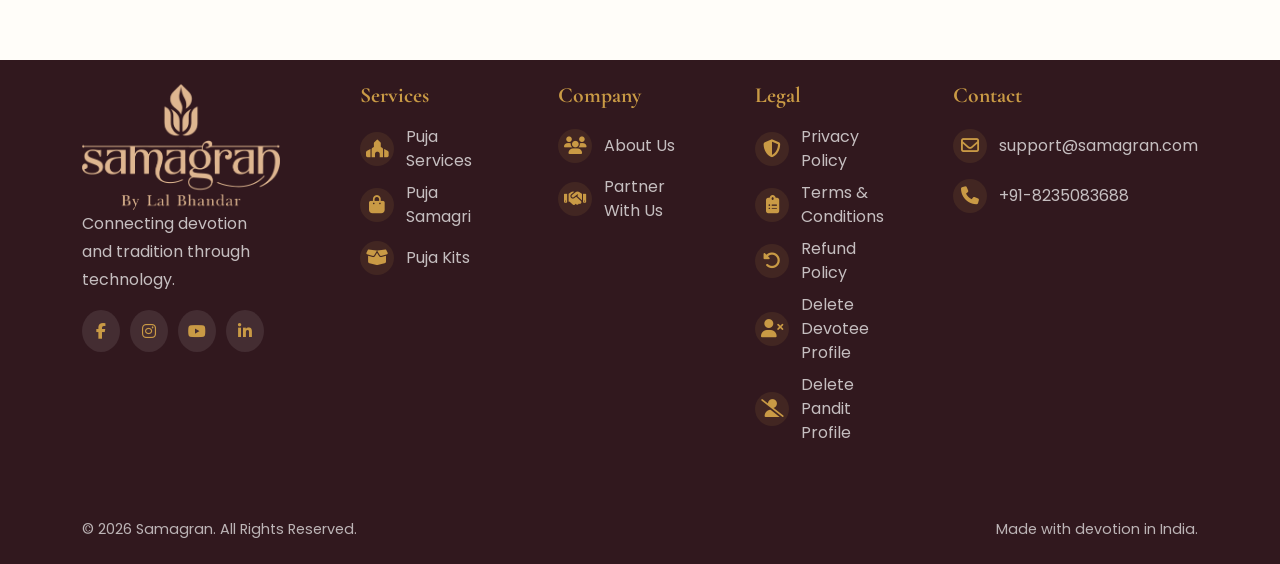
==== commit e7f256a0: "feat: add profile deletion pages and update navigation footers across the site." ====
--- a/about-us.html
+++ b/about-us.html
@@ -56,6 +56,8 @@
           <li><a href="privacy-policy.html">Privacy Policy</a></li>
           <li><a href="terms-and-conditions.html">Terms & Condition</a></li>
           <li><a href="refund-policy.html">Refund Policy</a></li>
+          <li><a href="delete-user-profile.html">Delete Devotee Profile</a></li>
+          <li><a href="delete-pandit-profile.html">Delete Pandit Profile</a></li>
         </ul>
         <div class="mobile-note">
           <strong>Samagran App</strong>
@@ -115,7 +117,7 @@
           <div class="footer-brand"><img src="img/footer%20logo.png" alt="Samagran" width="180" height="115"><p>Connecting devotion and tradition through technology.</p><div class="social-row"><a href="#" aria-label="Facebook"><i class="fa-brands fa-facebook-f"></i></a><a href="#" aria-label="Instagram"><i class="fa-brands fa-instagram"></i></a><a href="#" aria-label="YouTube"><i class="fa-brands fa-youtube"></i></a><a href="#" aria-label="LinkedIn"><i class="fa-brands fa-linkedin-in"></i></a></div></div>
           <div class="footer-column"><h3>Services</h3><a href="index.html#services"><i class="fa-solid fa-place-of-worship"></i> Puja Services</a><a href="index.html#samagri"><i class="fa-solid fa-bag-shopping"></i> Puja Samagri</a><a href="index.html#samagri"><i class="fa-solid fa-box-open"></i> Puja Kits</a></div>
           <div class="footer-column"><h3>Company</h3><a href="about-us.html"><i class="fa-solid fa-users"></i> About Us</a><a href="index.html#contact"><i class="fa-solid fa-handshake"></i> Partner With Us</a></div>
-          <div class="footer-column"><h3>Legal</h3><a href="privacy-policy.html"><i class="fa-solid fa-shield-halved"></i> Privacy Policy</a><a href="terms-and-conditions.html"><i class="fa-solid fa-clipboard-list"></i> Terms & Conditions</a><a href="refund-policy.html"><i class="fa-solid fa-rotate-left"></i> Refund Policy</a></div>
+          <div class="footer-column"><h3>Legal</h3><a href="privacy-policy.html"><i class="fa-solid fa-shield-halved"></i> Privacy Policy</a><a href="terms-and-conditions.html"><i class="fa-solid fa-clipboard-list"></i> Terms & Conditions</a><a href="refund-policy.html"><i class="fa-solid fa-rotate-left"></i> Refund Policy</a><a href="delete-user-profile.html"><i class="fa-solid fa-user-xmark"></i> Delete Devotee Profile</a><a href="delete-pandit-profile.html"><i class="fa-solid fa-user-slash"></i> Delete Pandit Profile</a></div>
           <div class="footer-column"><h3>Contact</h3><a href="mailto:support@samagran.com"><i class="fa-regular fa-envelope"></i> support@samagran.com</a><a href="tel:+918235083688"><i class="fa-solid fa-phone"></i> +91-8235083688</a></div>
         </div>
         <div class="footer-bottom"><span>&copy; 2026 Samagran. All Rights Reserved.</span><span>Made with devotion in India.</span></div>
--- a/css/style.css
+++ b/css/style.css
@@ -2149,6 +2149,184 @@
   *::after {
     animation-duration: .001ms !important;
     animation-iteration-count: 1 !important;
+    margin: 18px 0 14px;
+  }
+
+  .about-text-grid article {
+    padding-top: 13px;
+  }
+
+  .about-image-grid {
+    grid-template-rows: 180px 180px;
+    gap: 10px;
+  }
+
+  .about-image-grid img,
+  .about-image-grid img:first-child {
+    border-radius: 14px;
+  }
+
+  .hero-visual {
+    min-height: 480px;
+    width: 100%;
+    max-width: 340px;
+    margin: 0 auto;
+  }
+
+  .ritual-arch {
+    inset: 78px 26px 48px 26px;
+  }
+
+  .phone-main {
+    right: 0;
+    width: min(48vw, 158px);
+  }
+
+  .phone-alt {
+    left: 0;
+    width: min(42vw, 136px);
+  }
+
+  .video-chip {
+    left: 10px;
+    top: 74px;
+    font-size: .76rem;
+  }
+
+  .trust-line span::before {
+    margin: 0 6px 2px;
+  }
+
+  .stat-item {
+    border-right: 0;
+    border-bottom: 1px solid rgba(255, 255, 255, .14);
+  }
+
+  .feature-list,
+  .check-grid,
+  .pandit-flow,
+  .benefit-layout,
+  .stats-grid,
+  .footer-grid {
+    grid-template-columns: 1fr;
+  }
+
+  .feature-list {
+    gap: 8px;
+    margin: 14px 0;
+  }
+
+  .feature-list span {
+    min-height: 42px;
+  }
+
+  .app-showcase,
+  .online-panel,
+  .download-panel {
+    padding: 28px 18px;
+    border-radius: 14px;
+  }
+
+  .app-phone-wrap img {
+    max-height: 430px;
+  }
+
+  .service-card img {
+    height: 210px;
+  }
+
+  .samagri-pin img,
+  .samagri-pin.tall img {
+    height: 330px;
+  }
+
+  .video-mock img {
+    height: 440px;
+  }
+
+  .screenshot-card {
+    height: 470px;
+  }
+
+  .screenshot-card img {
+    height: 430px;
+  }
+
+  .download-phones {
+    min-height: 330px;
+  }
+
+  .download-phones img {
+    max-height: 360px;
+    margin: 0 -44px;
+  }
+
+  .footer-bottom {
+    flex-direction: column;
+  }
+
+  .footer-brand,
+  .footer-column {
+    padding-left: 0;
+    padding-right: 0;
+    border-left: 0;
+    border-right: 0;
+  }
+
+  .legal-page {
+    padding-top: 86px;
+  }
+
+  .legal-main {
+    padding: 44px 0;
+  }
+}
+
+@media (max-width: 380px) {
+  h1 {
+    font-size: clamp(1.92rem, 8.4vw, 2.2rem);
+  }
+
+  .phone-main {
+    width: 138px;
+  }
+
+  .phone-alt {
+    width: 118px;
+  }
+
+  .hero-visual {
+    min-height: 430px;
+  }
+
+  .feature-image {
+    min-height: 330px;
+  }
+
+  .tab-controls {
+    flex-direction: column;
+  }
+
+  .download-phones img {
+    max-height: 320px;
+    margin: 0 -52px;
+  }
+
+  .about-image-grid {
+    grid-template-rows: 150px 150px;
+  }
+}
+
+@media (prefers-reduced-motion: reduce) {
+  html {
+    scroll-behavior: auto;
+  }
+
+  *,
+  *::before,
+  *::after {
+    animation-duration: .001ms !important;
+    animation-iteration-count: 1 !important;
     transition-duration: .001ms !important;
     scroll-behavior: auto !important;
   }
@@ -2164,12 +2342,147 @@
   }
 }
 
-@keyframes mandalaDrift {
-  from {
-    transform: rotate(0deg);
-  }
-
-  to {
-    transform: rotate(12deg);
-  }
-}
+/* Account Deletion Page Styling */
+.deletion-box {
+  background: rgba(254, 243, 199, 0.4);
+  border: 1px solid rgba(217, 119, 6, 0.25);
+  border-radius: 12px;
+  padding: 20px 24px;
+  margin: 24px 0 32px;
+}
+
+.deletion-box h3 {
+  color: #92400e;
+  font-size: 1.25rem;
+  margin-bottom: 12px;
+  display: flex;
+  align-items: center;
+  gap: 10px;
+}
+
+.deletion-box ol, .deletion-box ul {
+  margin-bottom: 0;
+  padding-left: 20px;
+}
+
+.deletion-box li {
+  margin-bottom: 8px;
+  color: #78350f;
+}
+
+.deletion-box li:last-child {
+  margin-bottom: 0;
+}
+
+.deletion-form-card {
+  background: #ffffff;
+  border: 1px solid #e5e7eb;
+  border-radius: 16px;
+  padding: 28px 32px;
+  box-shadow: 0 4px 20px rgba(0, 0, 0, 0.04);
+  margin-top: 32px;
+}
+
+.deletion-form-card h2 {
+  font-size: 1.5rem;
+  margin-bottom: 8px;
+  color: var(--text-dark, #1f2937);
+  border-bottom: none;
+  padding-bottom: 0;
+}
+
+.deletion-form-card p.form-subtitle {
+  color: #6b7280;
+  font-size: 0.95rem;
+  margin-bottom: 24px;
+}
+
+.deletion-form .form-group {
+  margin-bottom: 20px;
+}
+
+.deletion-form label {
+  display: block;
+  font-weight: 600;
+  font-size: 0.92rem;
+  color: #374151;
+  margin-bottom: 6px;
+}
+
+.deletion-form .form-control,
+.deletion-form .form-select {
+  width: 100%;
+  padding: 12px 16px;
+  border: 1.5px solid #d1d5db;
+  border-radius: 8px;
+  font-size: 0.95rem;
+  color: #1f2937;
+  background-color: #fff;
+  transition: border-color 0.2s ease, box-shadow 0.2s ease;
+}
+
+.deletion-form .form-control:focus,
+.deletion-form .form-select:focus {
+  border-color: #d97706;
+  box-shadow: 0 0 0 3px rgba(217, 119, 6, 0.15);
+  outline: none;
+}
+
+.deletion-form .form-check {
+  display: flex;
+  align-items: flex-start;
+  gap: 10px;
+  margin: 24px 0;
+}
+
+.deletion-form .form-check-input {
+  width: 18px;
+  height: 18px;
+  margin-top: 3px;
+  accent-color: #dc2626;
+  cursor: pointer;
+}
+
+.deletion-form .form-check-label {
+  font-size: 0.9rem;
+  color: #4b5563;
+  cursor: pointer;
+  line-height: 1.5;
+}
+
+.btn-delete-submit {
+  background: linear-gradient(135deg, #dc2626, #b91c1c);
+  color: #ffffff;
+  font-weight: 600;
+  padding: 14px 28px;
+  border: none;
+  border-radius: 8px;
+  cursor: pointer;
+  transition: all 0.25s ease;
+  display: inline-flex;
+  align-items: center;
+  gap: 8px;
+  font-size: 1rem;
+}
+
+.btn-delete-submit:hover {
+  background: linear-gradient(135deg, #b91c1c, #991b1b);
+  box-shadow: 0 4px 12px rgba(220, 38, 38, 0.3);
+  color: #ffffff;
+}
+
+.deletion-success-msg {
+  display: none;
+  background: #ecfdf5;
+  border: 1px solid #10b981;
+  color: #065f46;
+  padding: 16px 20px;
+  border-radius: 8px;
+  margin-top: 20px;
+  font-size: 0.95rem;
+}
+
+.deletion-success-msg i {
+  margin-right: 8px;
+  font-size: 1.1rem;
+}
